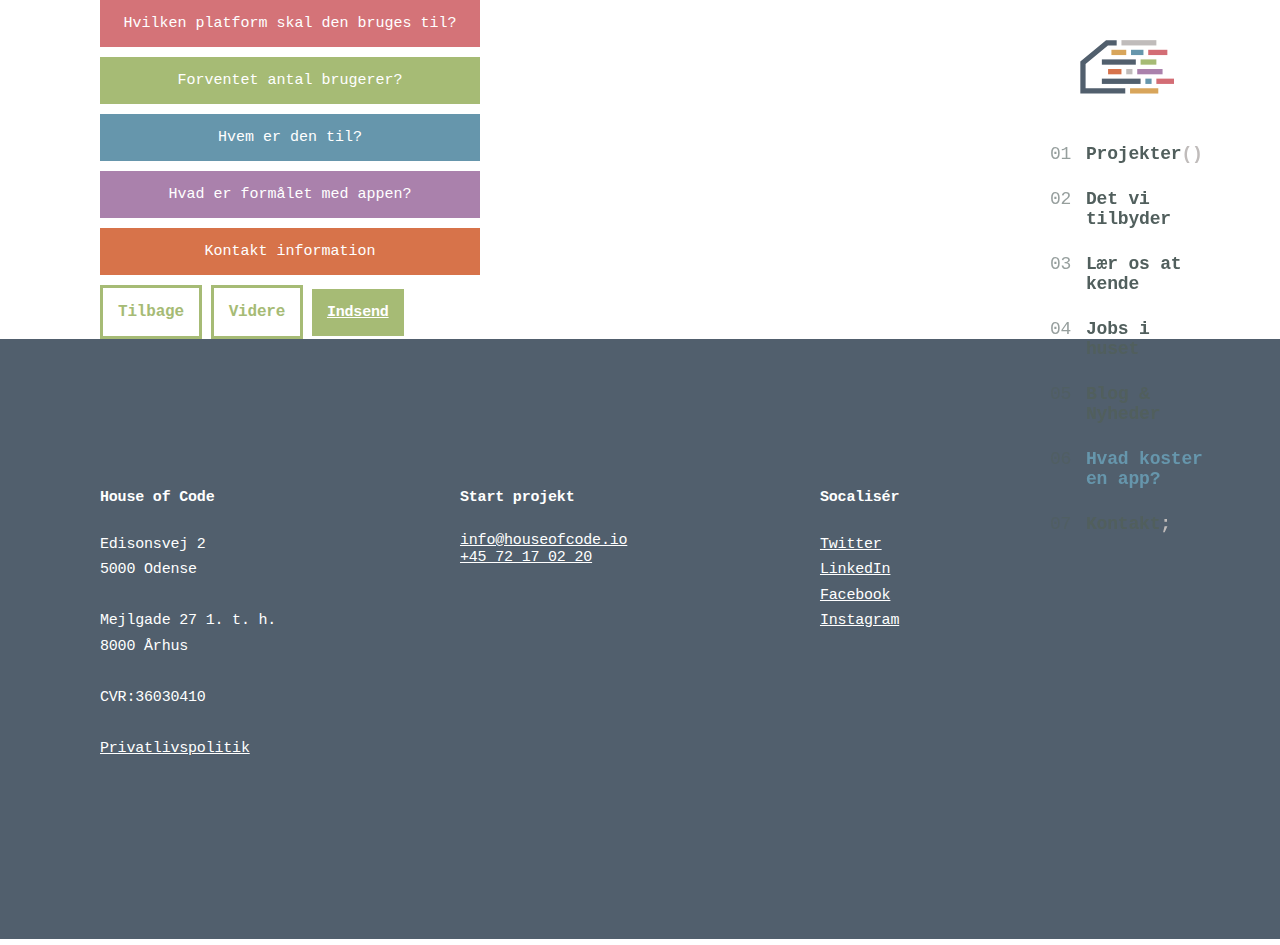
==== forms.html @ 78f1c5e8 "?" ====
<!DOCTYPE html>
<html lang="da" dir="ltr">
  <head>
    <meta charset="utf-8">
    <meta name="viewport" content="width=device-width, initial-scale=1">
    <link rel="stylesheet" href="css/main.css">
      <link rel="stylesheet" href="css/footer.css">
    <title>Hvad koster en app; tag kontakt og få et unikt tilbud for din unikke vision</title>
  </head>
  <body>

    <div class="main-content">
      <!-- NOTE: https://www.w3schools.com/howto/tryit.asp?filename=tryhow_js_accordion_animate er brugt til at animere og gemme panelerne -->
      <button class="accordion pink-bg" >Hvilken platform skal den bruges til?</button>
      <div class="panel">
      	<form class="platform">
       	 <input type="checkbox" id="plat1" name="plat1" value="iOS">
          <label for="plat1"> Til Iphone</label><br>
          <input type="checkbox" id="plat2" name="plat2" value="Android">
          <label for="plat2"> Til Android</label><br>
          <input type="checkbox" id="plat3" name="plat3" value="Begge">
          <label for="plat3"> Begge </label><br>
          <input type="checkbox" id="plat4" name="plat4" value="Ved ikke">
          <label for="plat4"> Det ved jeg ikke helt endnu</label>
          </form>
      </div>

      <button class="accordion green-bg">Forventet antal brugerer?</button>
      <div class="panel">
      		<form class="antal">
        	 <input type="checkbox" id="antal1" name="antal1" value="1-50">
              <label for="antal1"> Under 50 </label><br>
              <input type="checkbox" id="antal2" name="antal2" value="50-500">
              <label for="plat2"> Over 50, under 500</label><br>
              <input type="checkbox" id="antal3" name="antal3" value="Over 500">
              <label for="antal3"> Over 500 </label><br>
              </form>
      </div>

      <button class="accordion blue-bg">Hvem er den til?</button>
      <div class="panel">
      <form>
      <textarea name="target-o" id="target-o" rows="8" cols="80"></textarea>
      </form>
      </div>

      <button class="accordion purple-bg">Hvad er formålet med appen?</button>
      <div class="panel">
      <form>
      <textarea name="indhold" id="indhold" rows="8" cols="80"></textarea>
      </form>
      </div>

      <button class="accordion orange-bg">Kontakt information</button>
      <div class="panel">
      	<form class="kontakt">
          <label for="name">Navn:</label><br>
        <textarea rows="1" type="text" id="name" name="name" value=""></textarea><br>
        <label for="firma">Firma:</label><br>
        <textarea rows="1" type="text" id="firma" name="firma" value=""></textarea><br>
        <label for="name">Email:</label><br>
      <textarea rows="1" type="email" id="email" name="email" value=""></textarea><br>
      <label for="tlf">Tlf:</label><br>
      <textarea rows="1" type="text" id="tlf" name="tlf" value=""></textarea><br>
      </form>
      </div>
      <a href="#" class="btn">Tilbage</a> <a href="#" class="btn">Videre</a> <a href="#" class="submit-btn">Indsend</a>
    </div>
    <script>
    var acc = document.getElementsByClassName("accordion");
    var i;

    for (i = 0; i < acc.length; i++) {
      acc[i].addEventListener("click", function() {
        this.classList.toggle("active");
        var panel = this.nextElementSibling;
        if (panel.style.maxHeight) {
          panel.style.maxHeight = null;
        } else {
          panel.style.maxHeight = panel.scrollHeight + "px";
        }
      });
    }
    </script>
    <nav>
      <a href="https://www.houseofcode.io/" class="nav-logo"></a>
      <ul>
        <li><a title="Projekter" class="nav-link item project-paranth" href="https://www.houseofcode.io/projekter/">Projekter</a></li>
        <li><a title="Det vi tilbyder" class="nav-link item" href="https://www.houseofcode.io/vi-tilbyder-alt-inden-for-app-og-web/">Det vi tilbyder</a></li>
        <li><a title="Lær os at kende" class="nav-link item" href="https://www.houseofcode.io/laer-os-at-kende/">Lær os at kende</a></li>
        <li><a title="Jobs i huset" class="nav-link item" href="https://www.houseofcode.io/job-i-huset/">Jobs i huset</a></li>
        <li><a title="Blog & Nyheder" class="nav-link item" href="https://www.houseofcode.io/blog-nyheder/">Blog & Nyheder</a></li>
        <li><a title="Hvad koster en app?" class="nav-link item blue" href="#">Hvad koster en app?</a></li>
        <li><a title="Kontakt" class="nav-link item kontakt-end" href="https://www.houseofcode.io/kontakt/">Kontakt</a></li>
      </ul>
    </nav>

      <footer id="footer" role="contentinfo">
      <div class="center">
      <div class="row.footer-content">
        <div class="col33">
        <h4>House of Code</h4>
        <p>Edisonsvej 2 <br>
        5000 Odense</p>
        <p>Mejlgade 27 1. t. h. <br>
        8000 Århus</p>
        <p>CVR:36030410</p>
        <p><a href="https://houseofcode.io/privatlivspolitik/" title="Privatlivspolitik">Privatlivspolitik</a></p>
        </div>
        <div class="col33">
        <h4>Start projekt</h4>
        <a href="mailto:info@houseofcode.io" title="Skriv til os">info@houseofcode.io</a>
        <br>
        <a href="tel:72170220" title="Ring til os">+45 72 17 02 20</a>
        </div>
        <div class="col33">
          <h4>Socalisér</h4>
          <ul>
            <li>
            <a href="https://twitter.com/house_of_code" target="_blank" title="House of Code - Twitter">Twitter</a> </li>
            <li>
            <a href="https://www.linkedin.com/company/house-of-code-ivs" target="_blank" title="House of Code - LinkedIn">LinkedIn</a></li>
            <li>
            <a href="https://www.facebook.com/houseofcodeaps" target="_blank" title="House of Code - Facebook">Facebook</a></li>
            <li><a href="https://www.instagram.com/houseofcode/" target="_blank" title="House of Code - Instagram">Instagram</a></li>
          </ul>
        </div>

      </div>
      </div>
    </footer>
  </body>
</html>
---- css/main.css ----
body {
  font-family: 'Roboto Mono', monospace;
  color: #515f5d;
  font-size: 15px;
  letter-spacing: -0.013em;
}

.main-content {
  margin-left: 100px;
  margin-right: 240px;
}

nav {
  width: 160px;
  padding: 40px 50px;
  position: fixed;
  top: 0;
  right: 20px;
  z-index: 10;
}

.nav-logo {
  margin-left: 2em;
  margin-bottom: 50px;
  width: 94px;
  height:54px;
  background: url(../media/svg/hoc-icon-color.svg) no-repeat;
  display: block;
}

nav ul {
  counter-reset:item;
  list-style-type: none;
  padding-left: 0;
}

nav li {
  margin-bottom: 25px;
  display: block;
}

.nav-link {
  display: block;
  font-weight: 700;
  text-decoration: none;
  color: #515f5d;
  font-size: 18px;
  overflow: hidden;
  transition: color 200ms;
}

.nav-link:hover {
  color: #6696ac;
}

nav li::before {
  content: "0" counter(item);
  counter-increment: item;
  float: left;
  font-weight: 400;
  font-size: 18px;
  opacity: 0.6;
  width: 2em;
}

.project-paranth::after {
  content: "()";
  color: #c0bcbb;
}

.kontakt-end::after {
  content: ";";
  color: #c0bcbb;
}

h1 {
}

.btn {
  display: inline-block;
  padding: 15px;
  border: 3px solid #a6bb75;
  color: #a6bb75;
  font-weight: bold;
  text-decoration: none;
  font-size: 16px;
}

.page-links {
  color: #6696ac;
  font-weight: 700;
  text-decoration: underline;
}

.submit-btn {
  background-color: #a6bb75;
  border-style: none;
  color: #ffffff;
  font-weight: bold;
  padding: 15px;
  width: 100%;
}

.text-field {
  width: 380px;
  padding: 15px;
  border-width: 3px;
  border-color: #a6bb75;
  box-shadow: none;
  border-style: solid;
}

/* NOTE: farver */

.blue {
  color: #6696ac;
}

.blue-bg {
  background-color: #6696ac;
}

.orange {
  color: #d7734a;
}

.orange-bg {
  background-color: #d7734a;
}

.yellow {
  color: #d8a55a;
}

.yellow-bg {
  background-color: #d8a55a;
}

.green {
  color: #a6bb75;
}

.green-bg {
  background-color: #a6bb75;
}

.purple {
  color: #aa81ac;
}

.purple-bg {
  background-color: #aa81ac;
}

.grey {
  color: #515f5d;
}

.grey-bg {
  background-color: #515f5d;
}

.light-grey {
  color: #c0bcbb;
}

.light-grey-bg {
  background-color: #c0bcbb;
}

.pink {
  color: #d47378;
}

.pink-bg {
  background-color: #d47378;
}


/* NOTE: specifikt til styleguide */
.links {
  display: grid;
  grid-template-columns: 1fr 1fr 1fr;
  grid-gap: 20px;
}

.type {
  display: grid;
  grid-template-columns: 1fr 1fr 1fr;
  grid-gap: 20px;
}

.color-type {
  display: grid;
  grid-template-columns: 1fr 1fr 1fr;
}

.colors {
  display: grid;
  grid-template-columns: 1fr 1fr 1fr;
}

.block {
  width: 70px;
  height: 20px;
}
---- css/footer.css ----
*{
  margin: 0;
  padding: 0;
}


html {
	font-family: sans-serif;
	-ms-text-size-adjust: 100%;
	-webkit-text-size-adjust: 100%
}

body {
	margin: 0
  color: #000;
font-weight: 400;
font-size: 15px;
line-height: normal;
font-family: "Roboto Mono", monospace;
letter-spacing: -0.013em;
}


h4,
p,
ol,
ul {
	margin: 0;
	padding: 0
}

main {
	display: block
}

a,
button {
	color: inherit
}

a {
	text-decoration: none;
	background-color: transparent
}

a:hover,
a:active {
	outline-width: 0
}
::-moz-focus-inner {
	padding: 0;
	border: 0
}

:focus {
	outline: 0
}

/* NOTE: css for forms.html, den skal ændres så den passer */
.accordion {
  color: #fff;
  cursor: pointer;
  padding: 15px;
  width: 380px;
  border: none;
  text-align: center;
  outline: none;
  font-size: 15px;
  transition: 0.4s;
  font-weight: 400;
  font-family: "Roboto Mono", monospace;


}

 .accordion:hover {
  background-color: #ccc;
}

.panel {
  background-color: white;
  max-height: 0;
  overflow: hidden;
  transition: max-height 0.2s ease-out;
  border-width: 3px;
  margin-bottom: 10px;
}

.platform, .antal{
  color:#515f5d;
}
#indhold {
  border: 3px solid #aa81ac;
  padding: 15px;
  width: 350px;
  color:#515f5d;

}

#target-o {
  border: 3px solid #6696ac;
  padding: 15px;
  width: 350px;
  color:#515f5d;
}

 .kontakt{
   color:#d8a55a;
 }
 .kontakt textarea {
   border: 3px solid #d8a55a;
   width: 350px;
  padding: 15px;
  color:#515f5d;
 }
}

/* NOTE:  footer starter */

footer{
	display: block
}
a {
text-decoration: underline;
transition: color 200ms;
}

footer h4 {
  margin-bottom: 1.7em;
}
p {
    margin-bottom: 1.7em;
    line-height: 1.7;
}



footer{
  padding: 60px 20px;
  background-color: #515f6d;
  position: relative;
  color: #fff;
  display: block;
}
.center{
  margin: 0 auto;
  width: 100%;
  max-width: 1200px;
  position: relative;
}
footer .footer-content{
  max-width: 660px;
}
.row {
  overflow: hidden;
}
footer ul {
    list-style: none;
    line-height: 1.7;
}

.col33 {
  margin-bottom: 60px;
  width: 100%;
  float: none;
}


@media only screen and (min-width: 700px) {

  footer {
    padding: 50px;
    height: 300px;
  }

  .center{
    margin: 0 auto;
    width: 100%;
    max-width: 1200px;
    position: relative;

  }
  footer .footer-content{
    max-width: 660px;
  }
  .row {
    overflow: hidden;
  }

  .col33 {
    float: left;
    width: 33.3333%;

  }
}

@media only screen and (min-width: 1000px) {
  footer{
  padding: 150px 100px;
}
}
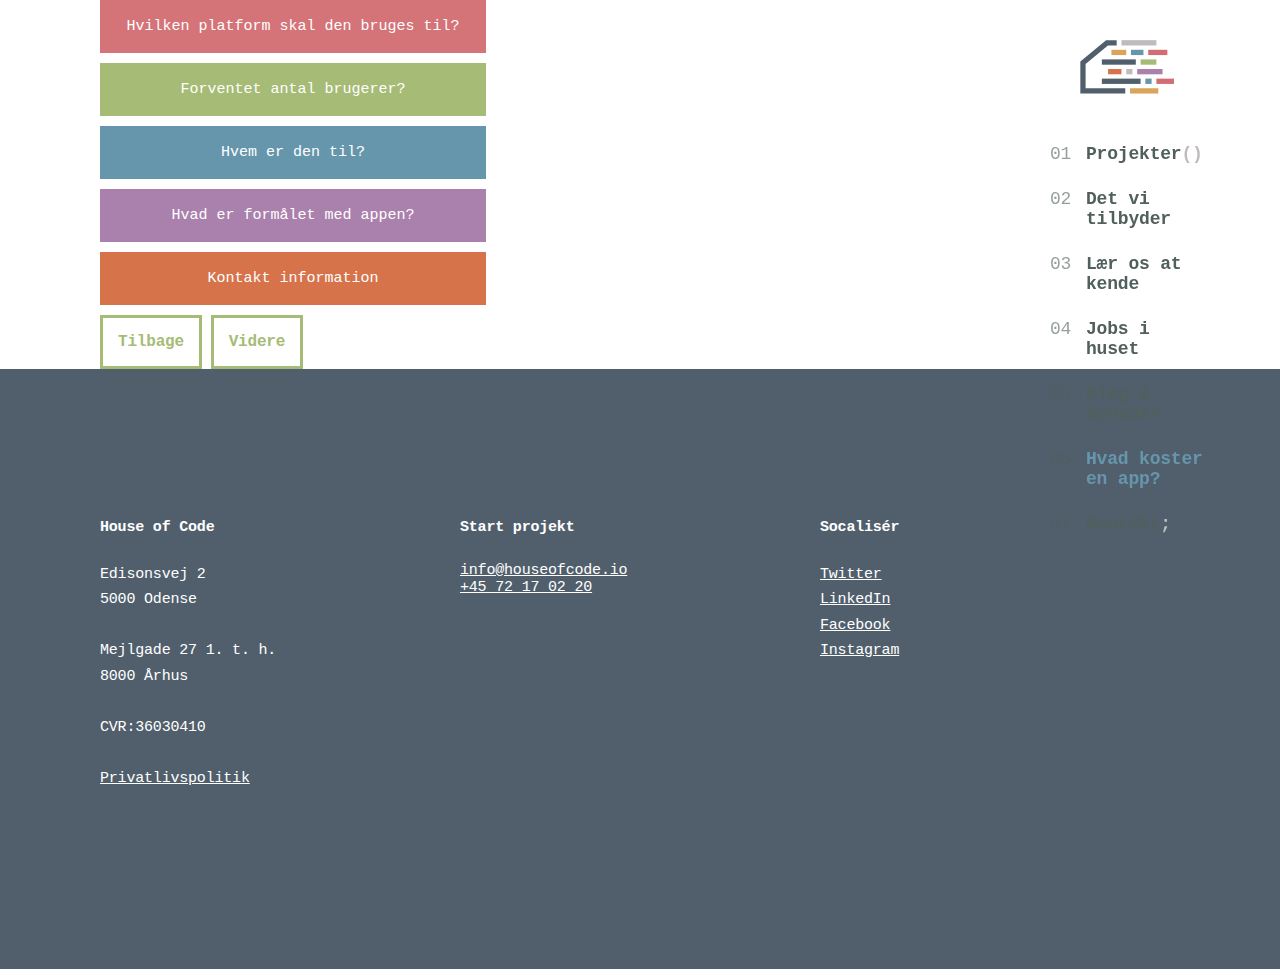
==== commit 6a9f30e4: "rettelser til form" ====
--- a/forms.html
+++ b/forms.html
@@ -55,16 +55,17 @@
       <div class="panel">
       	<form class="kontakt">
           <label for="name">Navn:</label><br>
-        <textarea rows="1" type="text" id="name" name="name" value=""></textarea><br>
+        <input type="text" id="name" name="name" value=""><br>
         <label for="firma">Firma:</label><br>
-        <textarea rows="1" type="text" id="firma" name="firma" value=""></textarea><br>
+        <input type="text" id="firma" name="firma" value=""><br>
         <label for="name">Email:</label><br>
-      <textarea rows="1" type="email" id="email" name="email" value=""></textarea><br>
+      <input type="email" id="email" name="email" value=""><br>
       <label for="tlf">Tlf:</label><br>
-      <textarea rows="1" type="text" id="tlf" name="tlf" value=""></textarea><br>
+      <input type="text" id="tlf" name="tlf" value=""><br>
+      <input type="submit" name="indsend" value="Indsend" class="submit-btn indsend">
       </form>
       </div>
-      <a href="#" class="btn">Tilbage</a> <a href="#" class="btn">Videre</a> <a href="#" class="submit-btn">Indsend</a>
+      <a href="#" class="btn">Tilbage</a> <a href="#" class="btn">Videre</a>
     </div>
     <script>
     var acc = document.getElementsByClassName("accordion");
--- a/css/main.css
+++ b/css/main.css
@@ -204,3 +204,7 @@
   width: 70px;
   height: 20px;
 }
+
+input[type=text] {
+  width: 600px;
+}
--- a/css/footer.css
+++ b/css/footer.css
@@ -7,7 +7,7 @@
 html {
 	font-family: sans-serif;
 	-ms-text-size-adjust: 100%;
-	-webkit-text-size-adjust: 100%
+	-webkit-text-size-adjust: 100%;
 }
 
 body {
@@ -26,42 +26,42 @@
 ol,
 ul {
 	margin: 0;
-	padding: 0
+	padding: 0;
 }
 
 main {
-	display: block
+	display: block;
 }
 
 a,
 button {
-	color: inherit
+	color: inherit;
 }
 
 a {
 	text-decoration: none;
-	background-color: transparent
+	background-color: transparent;
 }
 
 a:hover,
 a:active {
-	outline-width: 0
+	outline-width: 0;
 }
 ::-moz-focus-inner {
 	padding: 0;
-	border: 0
+	border: 0;
 }
 
 :focus {
-	outline: 0
+	outline: 0;
 }
 
 /* NOTE: css for forms.html, den skal ændres så den passer */
 .accordion {
   color: #fff;
   cursor: pointer;
-  padding: 15px;
-  width: 380px;
+  padding: 18px;
+  width: 386px;
   border: none;
   text-align: center;
   outline: none;
@@ -82,7 +82,6 @@
   max-height: 0;
   overflow: hidden;
   transition: max-height 0.2s ease-out;
-  border-width: 3px;
   margin-bottom: 10px;
 }
 
@@ -107,13 +106,18 @@
  .kontakt{
    color:#d8a55a;
  }
- .kontakt textarea {
+ input[type=text], input[type=email] {
    border: 3px solid #d8a55a;
    width: 350px;
   padding: 15px;
   color:#515f5d;
+  font-family: "roboto mono" monospace;
  }
-}
+
+ .indsend {
+   width: 386px;
+   margin-top: 20px;
+ }
 
 /* NOTE:  footer starter */
 
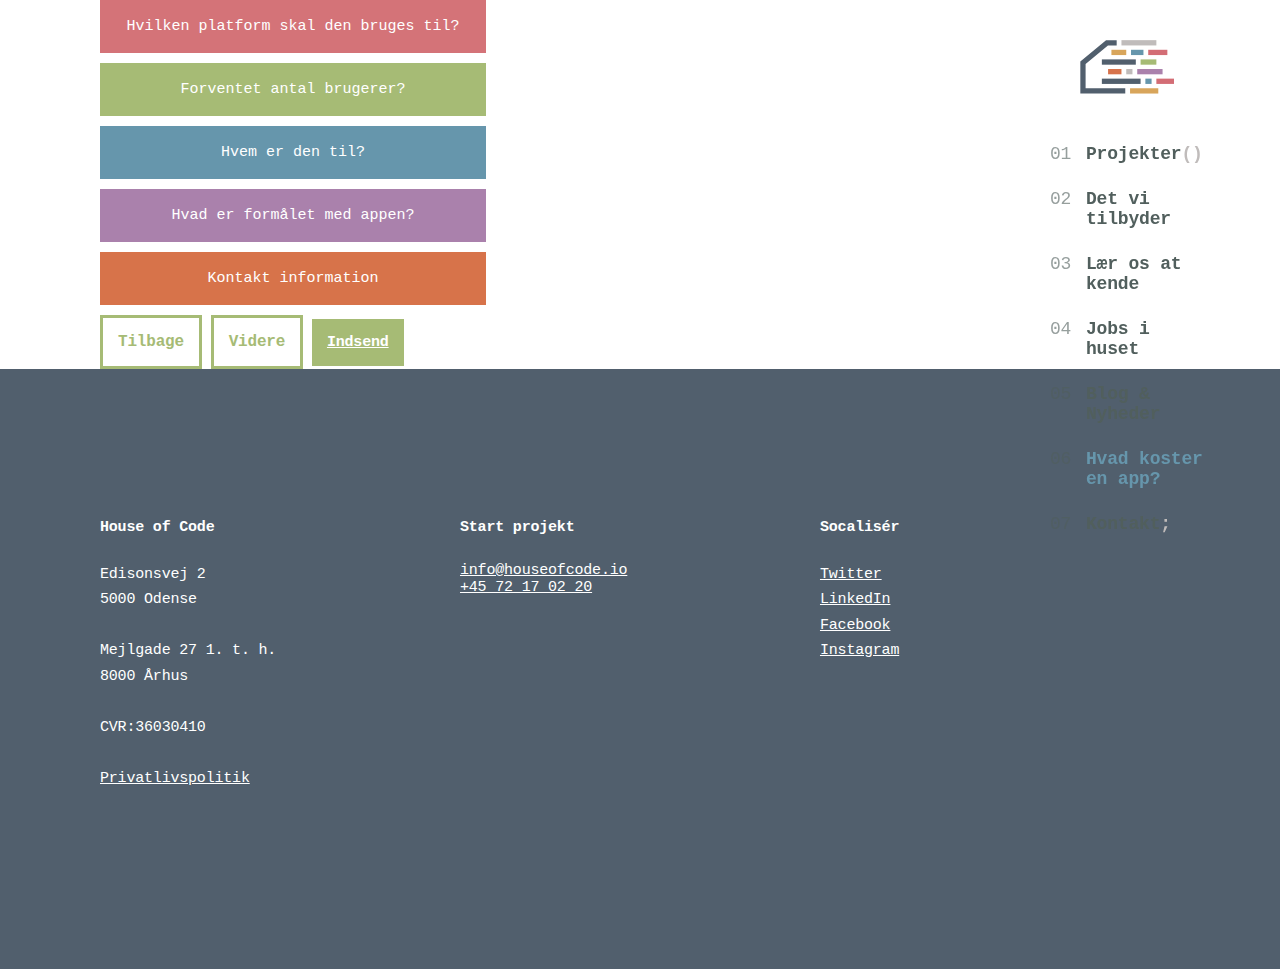
==== commit 49bbf03e: "Update forms.html" ====
--- a/forms.html
+++ b/forms.html
@@ -55,17 +55,16 @@
       <div class="panel">
       	<form class="kontakt">
           <label for="name">Navn:</label><br>
-        <input type="text" id="name" name="name" value=""><br>
+        <textarea rows="1" type="text" id="name" name="name" value=""></textarea><br>
         <label for="firma">Firma:</label><br>
-        <input type="text" id="firma" name="firma" value=""><br>
+        <textarea rows="1" type="text" id="firma" name="firma" value=""></textarea><br>
         <label for="name">Email:</label><br>
-      <input type="email" id="email" name="email" value=""><br>
+      <textarea rows="1" type="email" id="email" name="email" value=""></textarea><br>
       <label for="tlf">Tlf:</label><br>
-      <input type="text" id="tlf" name="tlf" value=""><br>
-      <input type="submit" name="indsend" value="Indsend" class="submit-btn indsend">
+      <textarea rows="1" type="text" id="tlf" name="tlf" value=""></textarea><br>
       </form>
       </div>
-      <a href="#" class="btn">Tilbage</a> <a href="#" class="btn">Videre</a>
+      <a href="#" class="btn">Tilbage</a> <a href="#" class="btn">Videre</a> <a href="#" class="submit-btn">Indsend</a>
     </div>
     <script>
     var acc = document.getElementsByClassName("accordion");
@@ -82,6 +81,7 @@
         }
       });
     }
+
     </script>
     <nav>
       <a href="https://www.houseofcode.io/" class="nav-logo"></a>
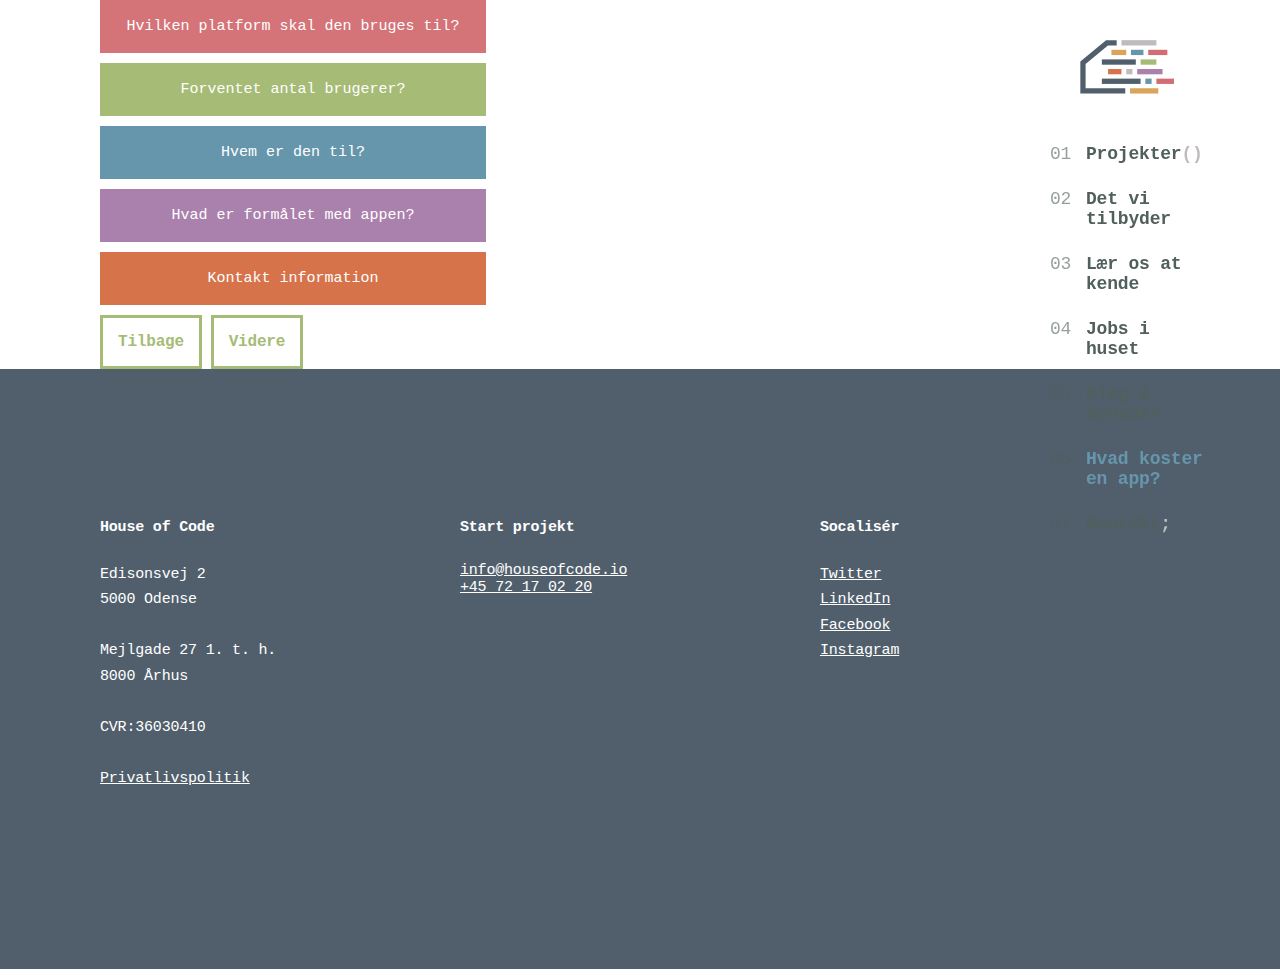
==== commit d0fc7243: "Merge branch 'master' of https://github.com/Gert1337/projekt5" ====
--- a/forms.html
+++ b/forms.html
@@ -55,16 +55,17 @@
       <div class="panel">
       	<form class="kontakt">
           <label for="name">Navn:</label><br>
-        <textarea rows="1" type="text" id="name" name="name" value=""></textarea><br>
+        <input type="text" id="name" name="name" value=""><br>
         <label for="firma">Firma:</label><br>
-        <textarea rows="1" type="text" id="firma" name="firma" value=""></textarea><br>
+        <input type="text" id="firma" name="firma" value=""><br>
         <label for="name">Email:</label><br>
-      <textarea rows="1" type="email" id="email" name="email" value=""></textarea><br>
+      <input type="email" id="email" name="email" value=""><br>
       <label for="tlf">Tlf:</label><br>
-      <textarea rows="1" type="text" id="tlf" name="tlf" value=""></textarea><br>
+      <input type="text" id="tlf" name="tlf" value=""><br>
+      <input type="submit" name="indsend" value="Indsend" class="submit-btn indsend">
       </form>
       </div>
-      <a href="#" class="btn">Tilbage</a> <a href="#" class="btn">Videre</a> <a href="#" class="submit-btn">Indsend</a>
+      <a href="#" class="btn">Tilbage</a> <a href="#" class="btn">Videre</a>
     </div>
     <script>
     var acc = document.getElementsByClassName("accordion");
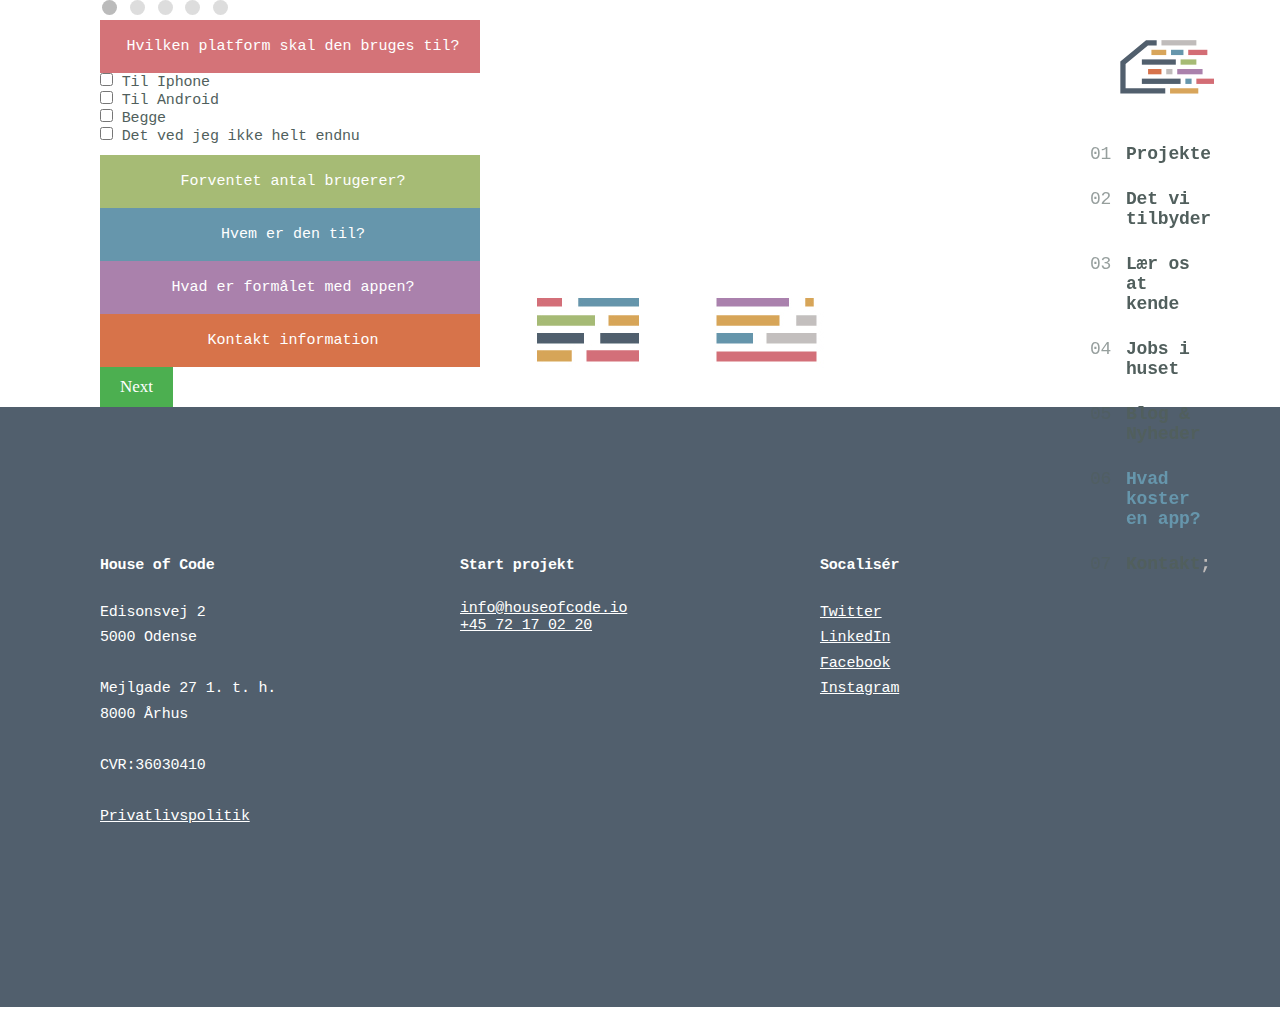
==== commit 4906f089: "fixed" ====
--- a/forms.html
+++ b/forms.html
@@ -1,20 +1,32 @@
 <!DOCTYPE html>
 <html lang="da" dir="ltr">
   <head>
+
+    <script src="js.js" defer charset="utf-8"></script>
     <meta charset="utf-8">
     <meta name="viewport" content="width=device-width, initial-scale=1">
-    <link rel="stylesheet" href="css/main.css">
+    <link rel="stylesheet" href="css/main2.css">
       <link rel="stylesheet" href="css/footer.css">
     <title>Hvad koster en app; tag kontakt og få et unikt tilbud for din unikke vision</title>
   </head>
   <body>
 
     <div class="main-content">
+
+      <div class="accordionwrapper">
+        <div class="stepup">
+          <span class="step"></span>
+          <span class="step"></span>
+          <span class="step"></span>
+          <span class="step"></span>
+          <span class="step"></span>
+        </div>
+
       <!-- NOTE: https://www.w3schools.com/howto/tryit.asp?filename=tryhow_js_accordion_animate er brugt til at animere og gemme panelerne -->
       <button class="accordion pink-bg" >Hvilken platform skal den bruges til?</button>
       <div class="panel">
-      	<form class="platform">
-       	 <input type="checkbox" id="plat1" name="plat1" value="iOS">
+        <form class="platform">
+         <input type="checkbox" id="plat1" name="plat1" value="iOS">
           <label for="plat1"> Til Iphone</label><br>
           <input type="checkbox" id="plat2" name="plat2" value="Android">
           <label for="plat2"> Til Android</label><br>
@@ -27,8 +39,8 @@
 
       <button class="accordion green-bg">Forventet antal brugerer?</button>
       <div class="panel">
-      		<form class="antal">
-        	 <input type="checkbox" id="antal1" name="antal1" value="1-50">
+          <form class="antal">
+           <input type="checkbox" id="antal1" name="antal1" value="1-50">
               <label for="antal1"> Under 50 </label><br>
               <input type="checkbox" id="antal2" name="antal2" value="50-500">
               <label for="plat2"> Over 50, under 500</label><br>
@@ -53,7 +65,7 @@
 
       <button class="accordion orange-bg">Kontakt information</button>
       <div class="panel">
-      	<form class="kontakt">
+        <form class="kontakt">
           <label for="name">Navn:</label><br>
         <input type="text" id="name" name="name" value=""><br>
         <label for="firma">Firma:</label><br>
@@ -65,25 +77,29 @@
       <input type="submit" name="indsend" value="Indsend" class="submit-btn indsend">
       </form>
       </div>
-      <a href="#" class="btn">Tilbage</a> <a href="#" class="btn">Videre</a>
-    </div>
-    <script>
-    var acc = document.getElementsByClassName("accordion");
-    var i;
+      <button type="button" id="prevBtn" onclick="nextPrev(-1)">Previous</button>
+      <button type="button" id="nextBtn" onclick="nextPrev(1)">Next</button>
+      </div>
 
-    for (i = 0; i < acc.length; i++) {
-      acc[i].addEventListener("click", function() {
-        this.classList.toggle("active");
-        var panel = this.nextElementSibling;
-        if (panel.style.maxHeight) {
-          panel.style.maxHeight = null;
-        } else {
-          panel.style.maxHeight = panel.scrollHeight + "px";
-        }
-      });
-    }
+    <form class="billed" id="regForm" action="" method="">
+      <div class="tab">
+        <img src="img/hus1.jpg" alt="">
+      </div>
+      <div class="tab">
+          <img src="img/hus2.jpg" alt="">
+      </div>
+      <div class="tab">
+        <img src="img/hus3.jpg" alt="">
+      </div>
+      <div class="tab">
+        <img src="img/hus4.jpg" alt="">
+      </div>
+      <div class="tab">
+        <img src="img/hus5.jpg" alt="">
+      </div>
+    </form>
 
-    </script>
+
     <nav>
       <a href="https://www.houseofcode.io/" class="nav-logo"></a>
       <ul>
@@ -96,6 +112,7 @@
         <li><a title="Kontakt" class="nav-link item kontakt-end" href="https://www.houseofcode.io/kontakt/">Kontakt</a></li>
       </ul>
     </nav>
+  </div>
 
       <footer id="footer" role="contentinfo">
       <div class="center">
--- a/css/main2.css
+++ b/css/main2.css
@@ -0,0 +1,178 @@
+body {
+  font-family: 'Roboto Mono', monospace;
+  color: #515f5d;
+  font-size: 15px;
+  letter-spacing: -0.013em;
+}
+
+.main-content {
+  margin-left: 100px;
+  margin-right: 240px;
+  display: grid;
+  grid-template-columns: 380px 1fr 250px;
+}
+.accordionwrapper{
+  grid-column: 1/2;
+}
+.tab {
+  grid-column: 2/3;
+  grid-row: 1/3;
+}
+
+nav {
+  width: 120px;
+  padding: 40px 50px;
+  position: fixed;
+  top: 0;
+  right: 20px;
+  z-index: 10;
+}
+
+.nav-logo {
+  margin-left: 2em;
+  margin-bottom: 50px;
+  width: 94px;
+  height:54px;
+  background: url(../media/svg/hoc-icon-color.svg) no-repeat;
+  display: block;
+}
+
+
+nav ul {
+  counter-reset:item;
+  list-style-type: none;
+  padding-left: 0;
+}
+
+nav li {
+  margin-bottom: 25px;
+  display: block;
+}
+
+.nav-link {
+  display: block;
+  font-weight: 700;
+  text-decoration: none;
+  color: #515f5d;
+  font-size: 18px;
+  overflow: hidden;
+  transition: color 200ms;
+}
+
+.nav-link:hover {
+  color: #6696ac;
+}
+
+nav li::before {
+  content: "0" counter(item);
+  counter-increment: item;
+  float: left;
+  font-weight: 400;
+  font-size: 18px;
+  opacity: 0.6;
+  width: 2em;
+}
+
+.project-paranth::after {
+  content: "()";
+  color: #c0bcbb;
+}
+
+.kontakt-end::after {
+  content: ";";
+  color: #c0bcbb;
+}
+
+h1 {
+}
+
+
+
+.page-links {
+  color: #6696ac;
+  font-weight: 700;
+  text-decoration: underline;
+}
+
+
+
+.text-field {
+  width: 380px;
+  padding: 15px;
+  border-width: 3px;
+  border-color: #a6bb75;
+  box-shadow: none;
+  border-style: solid;
+}
+
+
+.blue {
+  color: #6696ac;
+}
+
+.blue-bg {
+  background-color: #6696ac;
+}
+
+.orange {
+  color: #d7734a;
+}
+
+.orange-bg {
+  background-color: #d7734a;
+}
+
+.yellow {
+  color: #d8a55a;
+}
+
+.yellow-bg {
+  background-color: #d8a55a;
+}
+
+.green {
+  color: #a6bb75;
+}
+
+.green-bg {
+  background-color: #a6bb75;
+}
+
+.purple {
+  color: #aa81ac;
+}
+
+.purple-bg {
+  background-color: #aa81ac;
+}
+
+.grey {
+  color: #515f5d;
+}
+
+.grey-bg {
+  background-color: #515f5d;
+}
+
+.light-grey {
+  color: #c0bcbb;
+}
+
+.light-grey-bg {
+  background-color: #c0bcbb;
+}
+
+.pink {
+  color: #d47378;
+}
+
+.pink-bg {
+  background-color: #d47378;
+}
+
+
+
+
+input[type=text] {
+  width: 600px;
+}
--- a/css/footer.css
+++ b/css/footer.css
@@ -59,7 +59,6 @@
 /* NOTE: css for forms.html, den skal ændres så den passer */
 .accordion {
   color: #fff;
-  cursor: pointer;
   padding: 18px;
   width: 386px;
   border: none;
@@ -73,13 +72,11 @@
 
 }
 
- .accordion:hover {
-  background-color: #ccc;
-}
+
 
 .panel {
   background-color: white;
-  max-height: 0;
+  display: none;
   overflow: hidden;
   transition: max-height 0.2s ease-out;
   margin-bottom: 10px;
@@ -114,10 +111,51 @@
   font-family: "roboto mono" monospace;
  }
 
- .indsend {
-   width: 386px;
-   margin-top: 20px;
- }
+
+.tab {
+  display: none;
+}
+
+/* Make circles that indicate the steps of the form: */
+.step {
+  height: 15px;
+  width: 15px;
+  margin: 0 2px;
+  background-color: #bbbbbb;
+  border: none;
+  border-radius: 50%;
+  display: inline-block;
+  opacity: 0.5;
+}
+
+/* Mark the active step: */
+.step.active {
+  opacity: 1;
+}
+
+/* Mark the steps that are finished and valid: */
+.step.finish {
+  background-color: #4CAF50;
+}
+
+button {
+  background-color: #4CAF50;
+  color: #ffffff;
+  border: none;
+  padding: 10px 20px;
+  font-size: 17px;
+  font-family: Raleway;
+  cursor: pointer;
+}
+
+button:hover {
+  opacity: 0.8;
+}
+
+#prevBtn {
+  background-color: #bbbbbb;
+}
+
 
 /* NOTE:  footer starter */
 
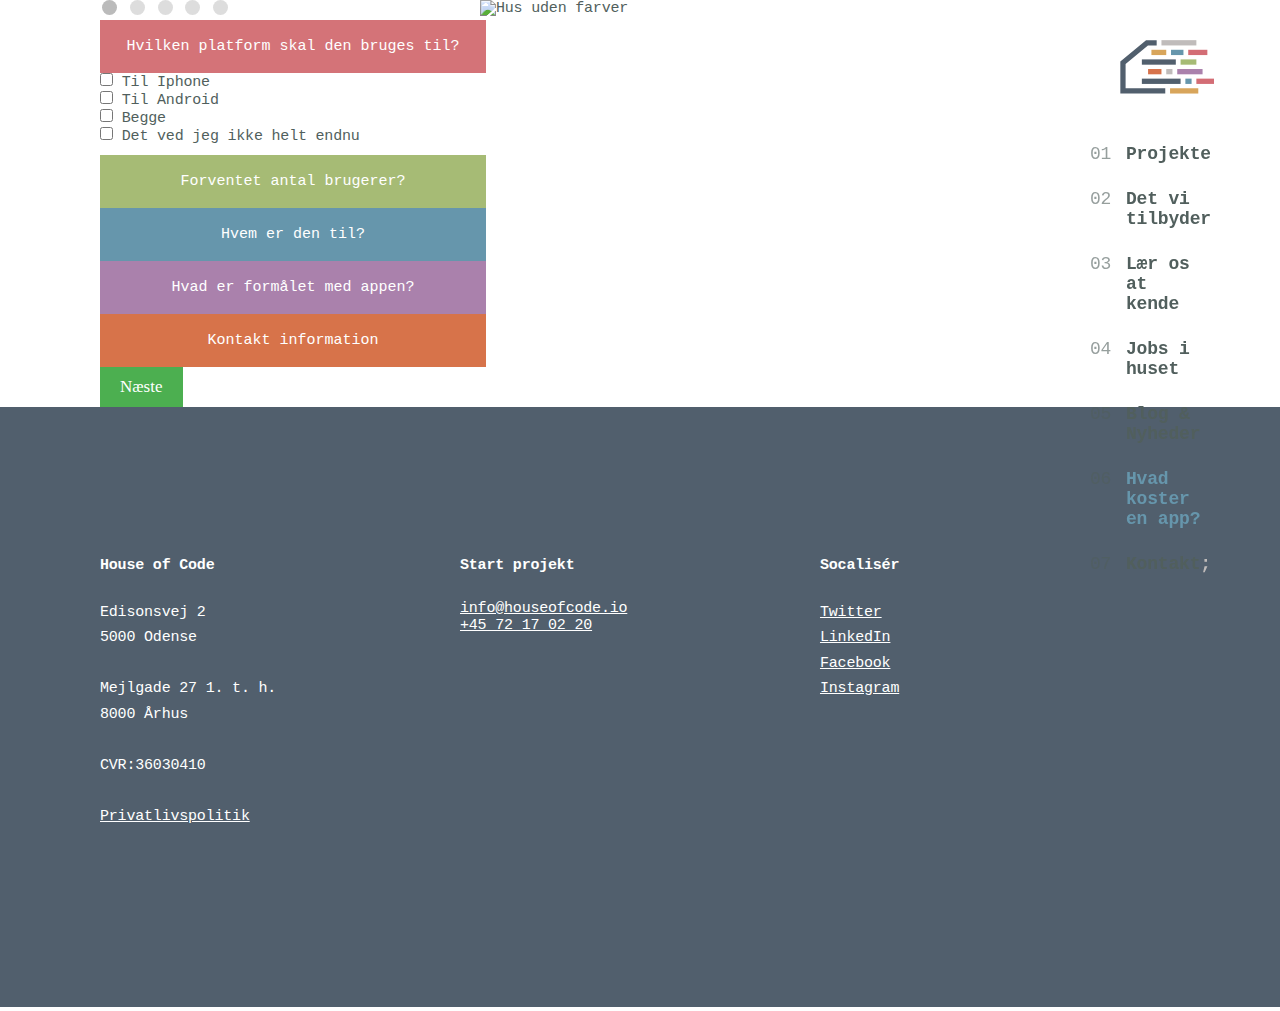
==== commit 324b3f96: "Update forms.html" ====
--- a/forms.html
+++ b/forms.html
@@ -1,32 +1,34 @@
 <!DOCTYPE html>
 <html lang="da" dir="ltr">
-  <head>
 
-    <script src="js.js" defer charset="utf-8"></script>
-    <meta charset="utf-8">
-    <meta name="viewport" content="width=device-width, initial-scale=1">
-    <link rel="stylesheet" href="css/main2.css">
-      <link rel="stylesheet" href="css/footer.css">
-    <title>Hvad koster en app; tag kontakt og få et unikt tilbud for din unikke vision</title>
-  </head>
-  <body>
+<head>
 
-    <div class="main-content">
+  <script src="js.js" defer charset="utf-8"></script>
+  <meta charset="utf-8">
+  <meta name="viewport" content="width=device-width, initial-scale=1">
+  <link rel="stylesheet" href="css/main2.css">
+  <link rel="stylesheet" href="css/footer.css">
+  <title>Hvad koster en app; tag kontakt og få et unikt tilbud for din unikke vision</title>
+</head>
 
-      <div class="accordionwrapper">
-        <div class="stepup">
-          <span class="step"></span>
-          <span class="step"></span>
-          <span class="step"></span>
-          <span class="step"></span>
-          <span class="step"></span>
-        </div>
+<body>
+
+  <div class="main-content">
+
+    <div class="accordionwrapper">
+      <div class="stepup">
+        <span class="step"></span>
+        <span class="step"></span>
+        <span class="step"></span>
+        <span class="step"></span>
+        <span class="step"></span>
+      </div>
 
       <!-- NOTE: https://www.w3schools.com/howto/tryit.asp?filename=tryhow_js_accordion_animate er brugt til at animere og gemme panelerne -->
-      <button class="accordion pink-bg" >Hvilken platform skal den bruges til?</button>
+      <button class="accordion pink-bg">Hvilken platform skal den bruges til?</button>
       <div class="panel">
         <form class="platform">
-         <input type="checkbox" id="plat1" name="plat1" value="iOS">
+          <input type="checkbox" id="plat1" name="plat1" value="iOS">
           <label for="plat1"> Til Iphone</label><br>
           <input type="checkbox" id="plat2" name="plat2" value="Android">
           <label for="plat2"> Til Android</label><br>
@@ -34,119 +36,121 @@
           <label for="plat3"> Begge </label><br>
           <input type="checkbox" id="plat4" name="plat4" value="Ved ikke">
           <label for="plat4"> Det ved jeg ikke helt endnu</label>
-          </form>
+        </form>
       </div>
 
       <button class="accordion green-bg">Forventet antal brugerer?</button>
       <div class="panel">
-          <form class="antal">
-           <input type="checkbox" id="antal1" name="antal1" value="1-50">
-              <label for="antal1"> Under 50 </label><br>
-              <input type="checkbox" id="antal2" name="antal2" value="50-500">
-              <label for="plat2"> Over 50, under 500</label><br>
-              <input type="checkbox" id="antal3" name="antal3" value="Over 500">
-              <label for="antal3"> Over 500 </label><br>
-              </form>
+        <form class="antal">
+          <input type="checkbox" id="antal1" name="antal1" value="1-50">
+          <label for="antal1"> Under 50 </label><br>
+          <input type="checkbox" id="antal2" name="antal2" value="50-500">
+          <label for="plat2"> Over 50, under 500</label><br>
+          <input type="checkbox" id="antal3" name="antal3" value="Over 500">
+          <label for="antal3"> Over 500 </label><br>
+        </form>
       </div>
 
       <button class="accordion blue-bg">Hvem er den til?</button>
       <div class="panel">
-      <form>
-      <textarea name="target-o" id="target-o" rows="8" cols="80"></textarea>
-      </form>
+        <form>
+          <textarea name="target-o" id="target-o" rows="8" cols="80"></textarea>
+        </form>
       </div>
 
       <button class="accordion purple-bg">Hvad er formålet med appen?</button>
       <div class="panel">
-      <form>
-      <textarea name="indhold" id="indhold" rows="8" cols="80"></textarea>
-      </form>
+        <form>
+          <textarea name="indhold" id="indhold" rows="8" cols="80"></textarea>
+        </form>
       </div>
 
       <button class="accordion orange-bg">Kontakt information</button>
       <div class="panel">
         <form class="kontakt">
           <label for="name">Navn:</label><br>
-        <input type="text" id="name" name="name" value=""><br>
-        <label for="firma">Firma:</label><br>
-        <input type="text" id="firma" name="firma" value=""><br>
-        <label for="name">Email:</label><br>
-      <input type="email" id="email" name="email" value=""><br>
-      <label for="tlf">Tlf:</label><br>
-      <input type="text" id="tlf" name="tlf" value=""><br>
-      <input type="submit" name="indsend" value="Indsend" class="submit-btn indsend">
-      </form>
+          <input type="text" id="name" name="name" value=""><br>
+          <label for="firma">Firma:</label><br>
+          <input type="text" id="firma" name="firma" value=""><br>
+          <label for="name">Email:</label><br>
+          <input type="email" id="email" name="email" value=""><br>
+          <label for="tlf">Tlf:</label><br>
+          <input type="text" id="tlf" name="tlf" value=""><br>
+          <input type="submit" name="indsend" value="Indsend" class="submit-btn indsend">
+        </form>
       </div>
       <button type="button" id="prevBtn" onclick="nextPrev(-1)">Previous</button>
       <button type="button" id="nextBtn" onclick="nextPrev(1)">Next</button>
-      </div>
+    </div>
 
     <form class="billed" id="regForm" action="" method="">
       <div class="tab">
-        <img src="img/hus1.jpg" alt="">
+        <img src="img/hus1.jpg" alt="Hus uden farver">
       </div>
       <div class="tab">
-          <img src="img/hus2.jpg" alt="">
+        <img src="img/hus2.jpg" alt="Semi farvet hus">
       </div>
       <div class="tab">
-        <img src="img/hus3.jpg" alt="">
+        <img src="img/hus3.jpg" alt="Hus med lidt flere tilføjelser af farver">
       </div>
       <div class="tab">
-        <img src="img/hus4.jpg" alt="">
+        <img src="img/hus4.jpg" alt="Hus med manglende af sidste farve">
       </div>
       <div class="tab">
-        <img src="img/hus5.jpg" alt="">
+        <img src="img/hus5.jpg" alt="Hele farvet hus">
       </div>
     </form>
+  </div>
 
 
-    <nav>
-      <a href="https://www.houseofcode.io/" class="nav-logo"></a>
-      <ul>
-        <li><a title="Projekter" class="nav-link item project-paranth" href="https://www.houseofcode.io/projekter/">Projekter</a></li>
-        <li><a title="Det vi tilbyder" class="nav-link item" href="https://www.houseofcode.io/vi-tilbyder-alt-inden-for-app-og-web/">Det vi tilbyder</a></li>
-        <li><a title="Lær os at kende" class="nav-link item" href="https://www.houseofcode.io/laer-os-at-kende/">Lær os at kende</a></li>
-        <li><a title="Jobs i huset" class="nav-link item" href="https://www.houseofcode.io/job-i-huset/">Jobs i huset</a></li>
-        <li><a title="Blog & Nyheder" class="nav-link item" href="https://www.houseofcode.io/blog-nyheder/">Blog & Nyheder</a></li>
-        <li><a title="Hvad koster en app?" class="nav-link item blue" href="#">Hvad koster en app?</a></li>
-        <li><a title="Kontakt" class="nav-link item kontakt-end" href="https://www.houseofcode.io/kontakt/">Kontakt</a></li>
-      </ul>
-    </nav>
-  </div>
+  <nav>
+    <a href="https://www.houseofcode.io/" class="nav-logo"></a>
+    <ul>
+      <li><a title="Projekter" class="nav-link item project-paranth" href="https://www.houseofcode.io/projekter/">Projekter</a></li>
+      <li><a title="Det vi tilbyder" class="nav-link item" href="https://www.houseofcode.io/vi-tilbyder-alt-inden-for-app-og-web/">Det vi tilbyder</a></li>
+      <li><a title="Lær os at kende" class="nav-link item" href="https://www.houseofcode.io/laer-os-at-kende/">Lær os at kende</a></li>
+      <li><a title="Jobs i huset" class="nav-link item" href="https://www.houseofcode.io/job-i-huset/">Jobs i huset</a></li>
+      <li><a title="Blog & Nyheder" class="nav-link item" href="https://www.houseofcode.io/blog-nyheder/">Blog & Nyheder</a></li>
+      <li><a title="Hvad koster en app?" class="nav-link item blue" href="#">Hvad koster en app?</a></li>
+      <li><a title="Kontakt" class="nav-link item kontakt-end" href="https://www.houseofcode.io/kontakt/">Kontakt</a></li>
+    </ul>
+  </nav>
 
-      <footer id="footer" role="contentinfo">
-      <div class="center">
+
+  <footer id="footer" role="contentinfo">
+    <div class="center">
       <div class="row.footer-content">
         <div class="col33">
-        <h4>House of Code</h4>
-        <p>Edisonsvej 2 <br>
-        5000 Odense</p>
-        <p>Mejlgade 27 1. t. h. <br>
-        8000 Århus</p>
-        <p>CVR:36030410</p>
-        <p><a href="https://houseofcode.io/privatlivspolitik/" title="Privatlivspolitik">Privatlivspolitik</a></p>
+          <h4>House of Code</h4>
+          <p>Edisonsvej 2 <br>
+            5000 Odense</p>
+          <p>Mejlgade 27 1. t. h. <br>
+            8000 Århus</p>
+          <p>CVR:36030410</p>
+          <p><a href="https://houseofcode.io/privatlivspolitik/" title="Privatlivspolitik">Privatlivspolitik</a></p>
         </div>
         <div class="col33">
-        <h4>Start projekt</h4>
-        <a href="mailto:info@houseofcode.io" title="Skriv til os">info@houseofcode.io</a>
-        <br>
-        <a href="tel:72170220" title="Ring til os">+45 72 17 02 20</a>
+          <h4>Start projekt</h4>
+          <a href="mailto:info@houseofcode.io" title="Skriv til os">info@houseofcode.io</a>
+          <br>
+          <a href="tel:72170220" title="Ring til os">+45 72 17 02 20</a>
         </div>
         <div class="col33">
           <h4>Socalisér</h4>
           <ul>
             <li>
-            <a href="https://twitter.com/house_of_code" target="_blank" title="House of Code - Twitter">Twitter</a> </li>
+              <a href="https://twitter.com/house_of_code" target="_blank" title="House of Code - Twitter">Twitter</a> </li>
             <li>
-            <a href="https://www.linkedin.com/company/house-of-code-ivs" target="_blank" title="House of Code - LinkedIn">LinkedIn</a></li>
+              <a href="https://www.linkedin.com/company/house-of-code-ivs" target="_blank" title="House of Code - LinkedIn">LinkedIn</a></li>
             <li>
-            <a href="https://www.facebook.com/houseofcodeaps" target="_blank" title="House of Code - Facebook">Facebook</a></li>
+              <a href="https://www.facebook.com/houseofcodeaps" target="_blank" title="House of Code - Facebook">Facebook</a></li>
             <li><a href="https://www.instagram.com/houseofcode/" target="_blank" title="House of Code - Instagram">Instagram</a></li>
           </ul>
         </div>
 
       </div>
-      </div>
-    </footer>
-  </body>
+    </div>
+  </footer>
+</body>
+
 </html>
